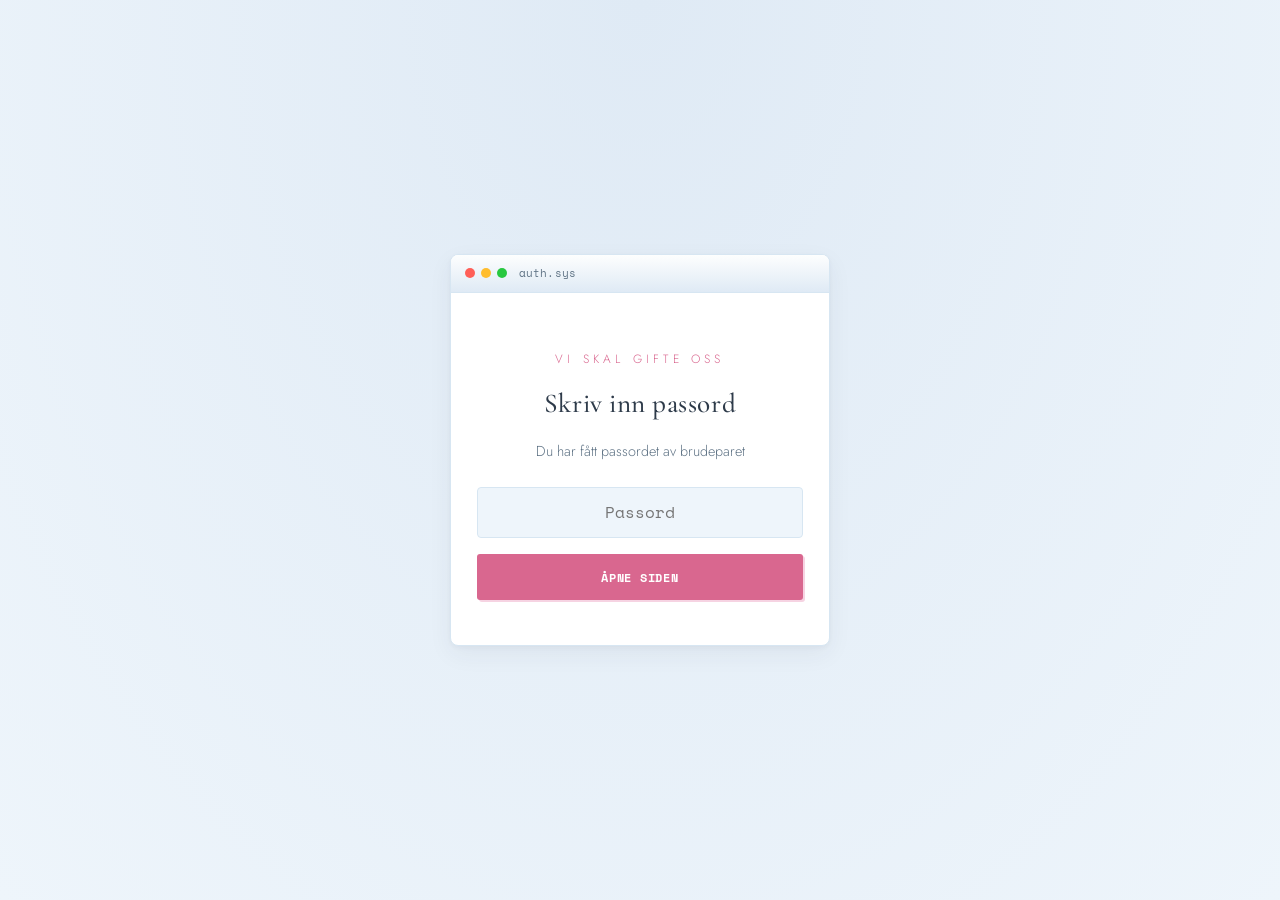
==== fest.html @ 0739dca1 "Add a separate page for party-only guests fest.html reuses the same styles.css/script.js as index.ht" ====
<!DOCTYPE html>
<html lang="no">
<head>
<meta charset="UTF-8">
<meta name="viewport" content="width=device-width, initial-scale=1.0">
<meta name="robots" content="noindex, nofollow">
<meta name="description" content="Festen til Markus & Stian — 7. august 2027 på Ekebergrestauranten. Informasjon for gjester som er med på festen.">
<title>Vårt bryllup</title>
<link rel="icon" type="image/png" href="favicon.png">
<link rel="apple-touch-icon" href="favicon.png">
<link rel="preconnect" href="https://fonts.googleapis.com">
<link rel="preconnect" href="https://fonts.gstatic.com" crossorigin>
<link href="https://fonts.googleapis.com/css2?family=Cormorant+Garamond:ital,wght@0,500;0,600;1,400&family=Jost:wght@300;400;500;600&family=Space+Mono:wght@400;700&display=swap" rel="stylesheet">
<link rel="stylesheet" href="styles.css">
</head>
<body class="locked">
<script>
  window.PAGE_MODE = 'fest';
  if (localStorage.getItem('wedding_unlocked_fest') === 'true') {
    document.body.classList.remove('locked');
  }
</script>

<div class="crt-overlay" aria-hidden="true"></div>

<nav class="menubar" id="menubar">
  <a href="#" class="menubar-brand" aria-label="Markus &amp; Stian">M<span class="menubar-brand-sep">+</span>S<span class="menubar-brand-blink">_</span></a>
  <div class="menubar-links">
    <a href="#info" data-i18n="navInfo">Info</a>
    <a href="#osa" data-i18n="navOsa">OSA</a>
    <a href="#program" data-i18n="navProgram">Program</a>
    <a href="#praktisk" data-i18n="navPraktisk">Praktisk</a>
    <a href="#faq" data-i18n="navFaq">FAQ</a>
    <a href="#gaver" data-i18n="navGaver">Gaver</a>
  </div>
  <div class="lang-toggle" id="langToggle">
    <button type="button" class="lang-btn" data-lang="no">NO</button>
    <button type="button" class="lang-btn" data-lang="en">EN</button>
  </div>
</nav>

<div id="passwordGate">
  <div class="win password-win">
    <div class="win-bar">
      <span class="win-dots"><i></i><i></i><i></i></span>
      <span class="win-file">auth.sys</span>
    </div>
    <div class="win-body password-box">
      <p class="eyebrow" data-i18n="eyebrow">Vi skal gifte oss</p>
      <h2 data-i18n="passwordTitle">Skriv inn passord</h2>
      <p class="password-hint" data-i18n="passwordHint">Du har fått passordet av brudeparet</p>
      <form id="passwordForm">
        <input type="password" id="passwordInput" autocomplete="off" placeholder="Passord" data-i18n-placeholder="passwordPlaceholder" required>
        <button type="submit" class="btn btn-primary" data-i18n="passwordSubmit">Åpne siden</button>
        <p id="passwordError" class="password-error" data-i18n="passwordError">Feil passord, prøv igjen.</p>
      </form>
    </div>
  </div>
</div>

<div class="retro-banner" id="retroBanner">★ RETRO MODE ACTIVATED ★ BORN IN '89 &amp; '90 ★ WELCOME TO THE WWW ★</div>
<div class="badge-9089" id="badge9089"></div>
<button class="retro-trigger" id="retroTrigger" title="Retro mode" aria-label="Retro mode">🕹️</button>

<header class="hero">
  <div class="boot" id="bootSeq" aria-hidden="true"></div>
  <div class="hero-inner">
    <p class="eyebrow" data-i18n="eyebrow">Vi skal gifte oss</p>
    <h1 id="coupleNames">Navn &amp; Navn</h1>
    <p class="hero-date" id="heroDate">00. måned 2026</p>
    <div class="divider" aria-hidden="true">
      <svg class="divider-svg" viewBox="0 0 160 20" xmlns="http://www.w3.org/2000/svg">
        <line x1="0" y1="10" x2="64" y2="10" class="divider-line divider-line-l"/>
        <path d="M80 3 L88 10 L80 17 L72 10 Z" class="divider-mark"/>
        <line x1="96" y1="10" x2="160" y2="10" class="divider-line divider-line-r"/>
      </svg>
    </div>
    <p class="hero-intro" data-i18n="heroIntro">Vi vil så gjerne at du er med og feirer dagen med oss.</p>
    <div class="countdown" id="countdown">
      <div class="cd-box"><span class="cd-num" id="cdDays">–</span><span class="cd-label" data-i18n="days">dager</span></div>
      <span class="cd-colon">:</span>
      <div class="cd-box"><span class="cd-num" id="cdHours">–</span><span class="cd-label" data-i18n="hours">timer</span></div>
      <span class="cd-colon">:</span>
      <div class="cd-box"><span class="cd-num" id="cdMinutes">–</span><span class="cd-label" data-i18n="minutes">minutter</span></div>
      <span class="cd-colon">:</span>
      <div class="cd-box cd-box-seconds"><span class="cd-num" id="cdSeconds">–</span><span class="cd-label" data-i18n="seconds">sekunder</span></div>
    </div>
    <a href="#osa" class="btn btn-primary hero-cta" data-i18n="heroCta">Svar på invitasjonen</a>
  </div>
  <div class="scroll-hint" aria-hidden="true"><span></span></div>
</header>

<main>

  <section id="info" class="section">
    <div class="win">
      <div class="win-bar">
        <span class="win-dots"><i></i><i></i><i></i></span>
        <span class="win-file">dato_og_sted.txt</span>
      </div>
      <div class="win-body">
        <h2 data-i18n="infoTitle">Dato &amp; sted</h2>
        <div class="divider" aria-hidden="true">
          <svg class="divider-svg" viewBox="0 0 160 20" xmlns="http://www.w3.org/2000/svg">
            <line x1="0" y1="10" x2="64" y2="10" class="divider-line divider-line-l"/>
            <path d="M80 3 L88 10 L80 17 L72 10 Z" class="divider-mark"/>
            <line x1="96" y1="10" x2="160" y2="10" class="divider-line divider-line-r"/>
          </svg>
        </div>
        <div class="venue-grid">
          <div class="venue-card">
            <h3 data-i18n="receptionLabel">Middag &amp; fest</h3>
            <p class="venue-time" id="receptionTime">Kl. 00:00</p>
            <p class="venue-name" id="receptionName">Navn på selskapslokale</p>
            <p class="venue-address" id="receptionAddress">Adresse, Postnr Sted</p>
            <a class="link-map" id="receptionMapLink" href="#" target="_blank" rel="noopener" data-i18n="openMap">Åpne i kart ↗</a>
          </div>
        </div>

        <div class="info-box">
          <h4 data-i18n="directionsLabel">Veibeskrivelse</h4>
          <p id="directions">Legg inn veibeskrivelse hit.</p>
        </div>
        <div class="add-calendar">
          <a id="calendarLink" class="btn btn-outline" href="#" data-i18n="addCalendar">+ Legg til i kalender</a>
        </div>
      </div>
    </div>
  </section>

  <section id="osa" class="section section-alt">
    <div class="win">
      <div class="win-bar">
        <span class="win-dots"><i></i><i></i><i></i></span>
        <span class="win-file">osa.form</span>
      </div>
      <div class="win-body">
        <h2 data-i18n="osaTitle">OSA</h2>
        <div class="divider" aria-hidden="true">
          <svg class="divider-svg" viewBox="0 0 160 20" xmlns="http://www.w3.org/2000/svg">
            <line x1="0" y1="10" x2="64" y2="10" class="divider-line divider-line-l"/>
            <path d="M80 3 L88 10 L80 17 L72 10 Z" class="divider-mark"/>
            <line x1="96" y1="10" x2="160" y2="10" class="divider-line divider-line-r"/>
          </svg>
        </div>
        <p class="rsvp-deadline"><span data-i18n="rsvpDeadlineLabel">Vi trenger svar innen</span> <strong id="rsvpDeadline">00. måned 2026</strong></p>

        <form class="rsvp-form" id="rsvpForm">
          <div class="form-row">
            <label for="fullName" data-i18n="fullNameLabel">Fullt navn</label>
            <input type="text" id="fullName" name="fullName" required>
          </div>
          <div class="form-row">
            <label for="email" data-i18n="emailLabel">E-post</label>
            <input type="email" id="email" name="email" required>
          </div>
          <div class="form-row">
            <label data-i18n="attendingLabel">Kommer du?</label>
            <div class="radio-group">
              <label class="radio-opt"><input type="radio" name="attending" value="ja" required> <span data-i18n="attendingYes">Ja, gleder meg!</span></label>
              <label class="radio-opt"><input type="radio" name="attending" value="nei"> <span data-i18n="attendingNo">Kan dessverre ikke</span></label>
            </div>
          </div>
          <div class="form-row">
            <label for="guests" data-i18n="guestsLabel">Antall gjester (inkl. deg selv)</label>
            <input type="number" id="guests" name="guests" min="1" max="10" value="1">
          </div>
          <div id="guestDetails"></div>
          <div class="form-row">
            <label for="message" data-i18n="messageLabel">Hilsen til brudeparet (valgfritt)</label>
            <textarea id="message" name="message" rows="3"></textarea>
          </div>
          <button type="submit" class="btn btn-primary" data-i18n="submitLabel">Send svar</button>
          <p class="form-note" id="rsvpNote"></p>
        </form>
      </div>
    </div>
  </section>

  <section id="program" class="section">
    <div class="win">
      <div class="win-bar">
        <span class="win-dots"><i></i><i></i><i></i></span>
        <span class="win-file">program.log</span>
      </div>
      <div class="win-body">
        <h2 data-i18n="programTitle">Dagens program</h2>
        <div class="divider" aria-hidden="true">
          <svg class="divider-svg" viewBox="0 0 160 20" xmlns="http://www.w3.org/2000/svg">
            <line x1="0" y1="10" x2="64" y2="10" class="divider-line divider-line-l"/>
            <path d="M80 3 L88 10 L80 17 L72 10 Z" class="divider-mark"/>
            <line x1="96" y1="10" x2="160" y2="10" class="divider-line divider-line-r"/>
          </svg>
        </div>
        <ol class="timeline" id="timeline">
          <!-- fylles av script.js -->
        </ol>
        <p class="program-end"><span data-i18n="programEndLabel">Arrangementet avsluttes ca. kl.</span> <strong id="endTime">00:00</strong></p>
      </div>
    </div>
  </section>

  <section id="praktisk" class="section section-alt">
    <div class="win">
      <div class="win-bar">
        <span class="win-dots"><i></i><i></i><i></i></span>
        <span class="win-file">praktisk.cfg</span>
      </div>
      <div class="win-body">
        <h2 data-i18n="praktiskTitle">Praktiske detaljer</h2>
        <div class="divider" aria-hidden="true">
          <svg class="divider-svg" viewBox="0 0 160 20" xmlns="http://www.w3.org/2000/svg">
            <line x1="0" y1="10" x2="64" y2="10" class="divider-line divider-line-l"/>
            <path d="M80 3 L88 10 L80 17 L72 10 Z" class="divider-mark"/>
            <line x1="96" y1="10" x2="160" y2="10" class="divider-line divider-line-r"/>
          </svg>
        </div>

        <div class="info-box">
          <h4 data-i18n="dressCodeLabel">Kleskode</h4>
          <p id="dressCode">Legg inn kleskode hit, f.eks. «Pynt deg» / Mørk dress / Antrekk nr. 2.</p>
        </div>
      </div>
    </div>
  </section>

  <section id="faq" class="section">
    <div class="win">
      <div class="win-bar">
        <span class="win-dots"><i></i><i></i><i></i></span>
        <span class="win-file">faq.md</span>
      </div>
      <div class="win-body">
        <h2 data-i18n="faqTitle">Ofte stilte spørsmål</h2>
        <div class="divider" aria-hidden="true">
          <svg class="divider-svg" viewBox="0 0 160 20" xmlns="http://www.w3.org/2000/svg">
            <line x1="0" y1="10" x2="64" y2="10" class="divider-line divider-line-l"/>
            <path d="M80 3 L88 10 L80 17 L72 10 Z" class="divider-mark"/>
            <line x1="96" y1="10" x2="160" y2="10" class="divider-line divider-line-r"/>
          </svg>
        </div>
        <div class="faq-list" id="faqList">
          <!-- fylles av script.js -->
        </div>
      </div>
    </div>
  </section>

  <section id="gaver" class="section">
    <div class="win">
      <div class="win-bar">
        <span class="win-dots"><i></i><i></i><i></i></span>
        <span class="win-file">gaver.txt</span>
      </div>
      <div class="win-body">
        <h2 data-i18n="gaverTitle">Gaver</h2>
        <div class="divider" aria-hidden="true">
          <svg class="divider-svg" viewBox="0 0 160 20" xmlns="http://www.w3.org/2000/svg">
            <line x1="0" y1="10" x2="64" y2="10" class="divider-line divider-line-l"/>
            <path d="M80 3 L88 10 L80 17 L72 10 Z" class="divider-mark"/>
            <line x1="96" y1="10" x2="160" y2="10" class="divider-line divider-line-r"/>
          </svg>
        </div>
        <p class="gift-intro" id="giftIntro" data-i18n="giftIntro">Deres tilstedeværelse er den beste gaven — men ønsker dere å gi noe, setter vi stor pris på en pengegave til bryllupsreisen.</p>
      </div>
    </div>
  </section>

</main>

<footer class="site-footer">
  <span class="footer-prompt">&gt;_</span> <span data-i18n="footerText">Vi gleder oss til å feire med deg! ❧</span>
</footer>

<script src="script.js"></script>
</body>
</html>
---- styles.css ----
:root {
  --cream: #eef5fb;
  --cream-alt: #dfeaf5;
  --ink: #2e3b4a;
  --ink-soft: #5f7385;
  --blush: #f0a8c4;
  --gold: #d9678f;
  --gold-soft: #f6d3e2;
  --line: #d7e6f2;
  --radius: 4px;
  --mono: 'Space Mono', 'Courier New', monospace;
}

* { box-sizing: border-box; }

html { scroll-behavior: smooth; }

body.locked > *:not(#passwordGate):not(.menubar) { display: none !important; }

body {
  margin: 0;
  background: var(--cream);
  color: var(--ink);
  font-family: 'Jost', sans-serif;
  font-weight: 300;
  line-height: 1.6;
  overflow-x: hidden;
  position: relative;
}

h1, h2, h3, h4 {
  font-family: 'Cormorant Garamond', serif;
  font-weight: 500;
  color: var(--ink);
  margin: 0;
}

h2 {
  font-size: clamp(2rem, 4vw, 2.6rem);
  text-align: center;
  letter-spacing: 0.02em;
}

h3 { font-size: 1.5rem; }
h4 { font-family: var(--mono); font-weight: 700; font-size: 0.72rem; letter-spacing: 0.06em; text-transform: uppercase; color: var(--gold); }

a { color: var(--gold); }

/* CRT texture — very subtle, purely decorative */
.crt-overlay {
  position: fixed;
  inset: 0;
  pointer-events: none;
  z-index: 1;
  opacity: 0.025;
  background: repeating-linear-gradient(0deg, #000 0px, #000 1px, transparent 1px, transparent 3px);
}

/* ============================================================
   MENU BAR
   ============================================================ */
.menubar {
  position: sticky;
  top: 0;
  z-index: 1500;
  display: flex;
  align-items: center;
  gap: 1.2rem;
  background: rgba(255,255,255,0.9);
  backdrop-filter: blur(6px);
  border-bottom: 1px solid var(--line);
  padding: 0.7rem 1.2rem;
}
body.retro-mode .menubar { top: var(--retro-banner-h, 70px); }
.menubar-brand {
  font-family: var(--mono);
  font-weight: 700;
  font-size: 0.95rem;
  color: var(--ink);
  text-decoration: none;
  flex-shrink: 0;
  letter-spacing: 0.02em;
}
.menubar-brand-sep { color: var(--gold); }
.menubar-brand-blink { animation: blinkCursor 1s step-end infinite; color: var(--gold); }
@keyframes blinkCursor { 50% { opacity: 0; } }

.menubar-links {
  display: flex;
  gap: 1.1rem;
  overflow-x: auto;
  scrollbar-width: none;
  flex: 1;
  -webkit-mask-image: linear-gradient(90deg, #000 calc(100% - 18px), transparent 100%);
  mask-image: linear-gradient(90deg, #000 calc(100% - 18px), transparent 100%);
}
.menubar-links::-webkit-scrollbar { display: none; }
.menubar-links a {
  font-family: var(--mono);
  font-size: 0.7rem;
  font-weight: 700;
  letter-spacing: 0.04em;
  text-transform: uppercase;
  color: var(--ink-soft);
  text-decoration: none;
  white-space: nowrap;
  padding: 0.2rem 0;
  border-bottom: 2px solid transparent;
  transition: color 0.2s ease, border-color 0.2s ease;
}
.menubar-links a:hover { color: var(--gold); border-color: var(--gold-soft); }

.lang-toggle {
  display: flex;
  background: var(--cream);
  border: 1px solid var(--line);
  border-radius: 999px;
  padding: 2px;
  flex-shrink: 0;
}
.lang-btn {
  border: none;
  background: transparent;
  color: var(--ink-soft);
  font-family: var(--mono);
  font-size: 0.68rem;
  font-weight: 700;
  letter-spacing: 0.02em;
  padding: 0.3rem 0.6rem;
  border-radius: 999px;
  cursor: pointer;
  white-space: nowrap;
  transition: all 0.2s ease;
}
.lang-btn.active { background: var(--gold); color: #fff; }

@media (max-width: 640px) {
  .menubar { gap: 0.8rem; padding: 0.6rem 0.8rem; }
  .menubar-links { gap: 0.8rem; }
}

/* ============================================================
   WINDOW CHROME — the site's signature: every section is a
   little retro OS window
   ============================================================ */
.win {
  max-width: 780px;
  margin: 0 auto;
  background: #fff;
  border: 1px solid var(--line);
  border-radius: 8px;
  overflow: hidden;
  box-shadow: 0 2px 4px rgba(46,59,74,0.04), 0 8px 24px rgba(46,59,74,0.06);
}
.win-bar {
  display: flex;
  align-items: center;
  gap: 0.7rem;
  padding: 0.6rem 0.9rem;
  background: linear-gradient(180deg, #fdfefe, var(--cream-alt));
  border-bottom: 1px solid var(--line);
}
.win-dots { display: flex; gap: 6px; flex-shrink: 0; }
.win-dots i { width: 10px; height: 10px; border-radius: 50%; display: block; }
.win-dots i:nth-child(1) { background: #ff5f57; }
.win-dots i:nth-child(2) { background: #ffbd2e; }
.win-dots i:nth-child(3) { background: #28c840; }
.win-file {
  font-family: var(--mono);
  font-size: 0.7rem;
  color: var(--ink-soft);
  letter-spacing: 0.02em;
}
.win-body { padding: 2.8rem 1.6rem; }
@media (max-width: 640px) { .win-body { padding: 2.2rem 1.2rem; } }

/* ============================================================
   Scroll reveal
   ============================================================ */
.reveal {
  opacity: 0;
  transform: translateY(28px);
  transition: opacity 0.8s ease, transform 0.8s ease;
}
.reveal.in-view { opacity: 1; transform: translateY(0); }
@media (prefers-reduced-motion: reduce) {
  .reveal { opacity: 1; transform: none; transition: none; }
  .divider-line, .divider-mark { transition: none; stroke-dashoffset: 0; opacity: 1; transform: none; }
  .cd-num.flip { animation: none; }
  .hero-inner { animation: none !important; opacity: 1; }
}

/* ============================================================
   Divider
   ============================================================ */
.divider { text-align: center; margin: 0.8rem 0 1.8rem; }
.divider-svg { width: 160px; max-width: 55vw; height: 20px; overflow: visible; }
.divider-line {
  stroke: var(--gold);
  stroke-width: 1;
  stroke-dasharray: 64;
  stroke-dashoffset: 64;
  transition: stroke-dashoffset 0.8s ease;
}
.divider-line-r { transition-delay: 0.1s; }
.divider-mark {
  fill: var(--gold);
  opacity: 0;
  transform: scale(0);
  transform-origin: 80px 10px;
  transition: opacity 0.4s ease 0.5s, transform 0.4s cubic-bezier(.34,1.56,.64,1) 0.5s;
}
.divider.in-view .divider-line { stroke-dashoffset: 0; }
.divider.in-view .divider-mark { opacity: 1; transform: scale(1); }

/* ============================================================
   Password gate
   ============================================================ */
#passwordGate {
  display: none;
  position: fixed;
  inset: 0;
  z-index: 2000;
  align-items: center;
  justify-content: center;
  background: radial-gradient(ellipse at top, var(--cream-alt), var(--cream));
  padding: 1.5rem;
}
body.locked #passwordGate { display: flex; }
.password-win { max-width: 380px; width: 100%; }
.password-box { text-align: center; }
.password-box h2 { font-size: 1.7rem; margin: 0.4rem 0 0.6rem; }
.password-hint { color: var(--ink-soft); font-size: 0.9rem; margin-bottom: 1.5rem; }
.password-box input[type="password"] {
  width: 100%;
  padding: 0.8rem 1rem;
  border: 1px solid var(--line);
  border-radius: var(--radius);
  font-family: var(--mono);
  font-size: 1rem;
  text-align: center;
  margin-bottom: 1rem;
  background: var(--cream);
}
.password-box .btn { width: 100%; border: none; }
.password-error { display: none; color: #c0392b; font-size: 0.85rem; margin-top: 1rem; }
.password-error.show { display: block; }

/* ============================================================
   Hero
   ============================================================ */
.hero {
  min-height: 100vh;
  display: flex;
  flex-direction: column;
  align-items: center;
  justify-content: center;
  text-align: center;
  padding: 5rem 1.5rem 3rem;
  background: radial-gradient(ellipse at top, var(--cream-alt), var(--cream));
  position: relative;
}
.boot {
  font-family: var(--mono);
  font-size: 0.78rem;
  color: var(--ink-soft);
  min-height: 1.4em;
  margin-bottom: 1.6rem;
  letter-spacing: 0.01em;
}
.hero-inner {
  max-width: 640px;
  opacity: 0;
  transform: translateY(14px);
  animation: heroIn 0.9s ease 1.3s both;
}
@keyframes heroIn { to { opacity: 1; transform: translateY(0); } }
.eyebrow {
  text-transform: uppercase;
  letter-spacing: 0.35em;
  font-size: 0.75rem;
  color: var(--gold);
  margin-bottom: 0.8rem;
}
.hero h1 {
  font-size: clamp(2.6rem, 8vw, 4.5rem);
  font-style: italic;
  cursor: default;
  user-select: none;
}
.hero-date {
  font-family: var(--mono);
  font-size: 0.95rem;
  letter-spacing: 0.1em;
  color: var(--ink-soft);
  margin-top: 0.6rem;
}
.hero-intro { color: var(--ink-soft); max-width: 420px; margin: 0 auto; }

.countdown {
  display: flex;
  align-items: flex-start;
  justify-content: center;
  gap: 0.6rem;
  margin: 2rem 0 1.5rem;
}
.cd-box { display: flex; flex-direction: column; align-items: center; min-width: 56px; }
.cd-colon { font-family: var(--mono); font-size: 1.6rem; color: var(--line); line-height: 1.7; }
.cd-num {
  font-family: var(--mono);
  font-weight: 700;
  font-size: 1.9rem;
  color: var(--gold);
  line-height: 1;
  display: inline-block;
}
.cd-num.flip { animation: cdPop 0.4s ease; }
@keyframes cdPop {
  0% { transform: translateY(-8px) scale(0.85); opacity: 0.35; }
  55% { transform: translateY(2px) scale(1.08); opacity: 1; }
  100% { transform: translateY(0) scale(1); }
}
.cd-box-seconds .cd-num { color: var(--blush); }
.cd-label {
  font-family: var(--mono);
  font-size: 0.62rem;
  text-transform: uppercase;
  letter-spacing: 0.08em;
  color: var(--ink-soft);
  margin-top: 0.35rem;
}

.btn {
  display: inline-block;
  padding: 0.85rem 2rem;
  border-radius: 3px;
  text-decoration: none;
  font-family: var(--mono);
  font-size: 0.78rem;
  font-weight: 700;
  letter-spacing: 0.06em;
  text-transform: uppercase;
  cursor: pointer;
  border: 1px solid var(--gold);
  box-shadow: 2px 2px 0 var(--gold-soft);
  transition: transform 0.15s ease, box-shadow 0.15s ease, background 0.15s ease;
}
.btn:hover { transform: translate(1px, 1px); box-shadow: 1px 1px 0 var(--gold-soft); }
.btn-primary { background: var(--gold); color: #fff; }
.btn-primary:hover { background: #c04b78; }
.btn-outline { background: #fff; color: var(--gold); }
.btn-outline:hover { background: var(--gold); color: #fff; }

.hero-cta { margin-top: 0.5rem; }

.scroll-hint {
  position: absolute;
  bottom: 1.6rem;
  left: 50%;
  transform: translateX(-50%);
  width: 18px;
  height: 30px;
  border: 2px solid var(--line);
  border-radius: 10px;
}
.scroll-hint span {
  position: absolute;
  top: 5px;
  left: 50%;
  transform: translateX(-50%);
  width: 3px;
  height: 6px;
  border-radius: 2px;
  background: var(--gold);
  animation: scrollHint 1.6s ease infinite;
}
@keyframes scrollHint {
  0% { opacity: 1; top: 5px; }
  70% { opacity: 0; top: 15px; }
  100% { opacity: 0; top: 5px; }
}
@media (max-width: 640px) { .scroll-hint { display: none; } }

/* ============================================================
   Sections
   ============================================================ */
.section { padding: 3.5rem 1.2rem; scroll-margin-top: 4.5rem; }
.section-alt { background: var(--cream-alt); }

.venue-grid { display: grid; grid-template-columns: 1fr 1fr; gap: 1.5rem; margin-top: 2rem; }
@media (max-width: 640px) { .venue-grid { grid-template-columns: 1fr; } }
.venue-card {
  background: var(--cream);
  border: 1px solid var(--line);
  border-radius: var(--radius);
  padding: 1.8rem;
  text-align: center;
}
.venue-time { color: var(--gold); font-family: var(--mono); font-weight: 700; font-size: 1.1rem; margin: 0.3rem 0; }
.venue-name { font-weight: 500; margin: 0.2rem 0; }
.venue-address { color: var(--ink-soft); font-size: 0.9rem; }
.link-map { display: inline-block; margin-top: 0.6rem; font-size: 0.85rem; text-decoration: none; }

.info-box {
  margin-top: 1.5rem;
  padding: 1.2rem 1.5rem;
  border-left: 3px solid var(--gold-soft);
  background: var(--cream);
}
.info-box h4 { margin-bottom: 0.4rem; }
.section-alt .win .info-box { background: var(--cream); }

.add-calendar { text-align: center; margin-top: 2.5rem; }

/* RSVP */
.rsvp-deadline { text-align: center; color: var(--ink-soft); }
.rsvp-form { max-width: 520px; margin: 2rem auto 0; }
.guest-card {
  background: var(--cream);
  border: 1px solid var(--line);
  border-radius: var(--radius);
  padding: 1.2rem 1.2rem 0.2rem;
  margin-bottom: 1.2rem;
}
.guest-card-title {
  margin: 0 0 1rem;
  font-family: var(--mono);
  font-weight: 700;
  font-size: 0.9rem;
  color: var(--gold);
  text-transform: uppercase;
  letter-spacing: 0.04em;
}
.form-row { margin-bottom: 1.2rem; }
.form-row label { display: block; font-size: 0.85rem; letter-spacing: 0.04em; margin-bottom: 0.4rem; color: var(--ink-soft); }
.form-row input[type="text"],
.form-row input[type="email"],
.form-row input[type="number"],
.form-row textarea {
  width: 100%;
  padding: 0.7rem 0.9rem;
  border: 1px solid var(--line);
  border-radius: var(--radius);
  font-family: 'Jost', sans-serif;
  font-size: 0.95rem;
  background: var(--cream);
}
.form-row textarea { resize: vertical; }
.radio-group { display: flex; gap: 1.5rem; flex-wrap: wrap; }
.radio-opt { display: flex; align-items: center; gap: 0.4rem; font-size: 0.9rem; }
.rsvp-form .btn { width: 100%; border: none; margin-top: 0.5rem; }
.form-note { font-size: 0.75rem; color: var(--ink-soft); text-align: center; margin-top: 0.8rem; }

/* Timeline */
.timeline { list-style: none; margin: 2rem auto 0; padding: 0; max-width: 480px; position: relative; }
.timeline::before {
  content: '';
  position: absolute;
  left: 68px;
  top: 6px;
  bottom: 6px;
  width: 1px;
  background: var(--line);
}
.timeline li { display: flex; gap: 1.5rem; padding-bottom: 1.8rem; position: relative; }
.timeline .t-time {
  min-width: 52px;
  text-align: right;
  color: var(--gold);
  font-family: var(--mono);
  font-weight: 700;
  font-size: 0.95rem;
  flex-shrink: 0;
  padding-top: 2px;
}
.timeline .t-dot { width: 9px; height: 9px; border-radius: 50%; background: var(--gold); margin-top: 8px; flex-shrink: 0; }
.timeline .t-title { padding-top: 2px; }
.program-end { text-align: center; color: var(--ink-soft); margin-top: 1.5rem; }



.faq-list { max-width: 640px; margin: 2rem auto 0; display: flex; flex-direction: column; gap: 0.8rem; }
.faq-item { background: var(--cream); border: 1px solid var(--line); border-radius: var(--radius); padding: 1rem 1.3rem; }
.faq-item summary {
  cursor: pointer;
  font-weight: 500;
  color: var(--ink);
  list-style: none;
  display: flex;
  justify-content: space-between;
  align-items: center;
  gap: 1rem;
}
.faq-item summary::-webkit-details-marker { display: none; }
.faq-item summary::after { content: '+'; color: var(--gold); font-size: 1.3rem; line-height: 1; flex-shrink: 0; }
.faq-item[open] summary::after { content: '\2212'; }
.faq-item p { margin: 0.7rem 0 0; color: var(--ink-soft); font-size: 0.92rem; line-height: 1.6; }

.gift-intro { text-align: center; color: var(--ink-soft); max-width: 500px; margin: 0 auto; }

.site-footer {
  text-align: center;
  padding: 3rem 1.5rem 4rem;
  color: var(--ink-soft);
  font-size: 0.95rem;
}
.footer-prompt { font-family: var(--mono); color: var(--gold); font-weight: 700; }

/* Hidden 90s badge trigger */
.hero h1 { position: relative; }

.badge-9089 {
  position: fixed;
  bottom: 1.2rem;
  right: 1.2rem;
  z-index: 40;
  background: var(--ink);
  color: var(--gold-soft);
  font-family: 'Cormorant Garamond', serif;
  font-style: italic;
  padding: 0.9rem 1.3rem;
  border-radius: 6px;
  box-shadow: 0 8px 24px rgba(0,0,0,0.25);
  transform: translateY(140%);
  transition: transform 0.5s cubic-bezier(.2,1.4,.4,1);
  font-size: 0.95rem;
  max-width: 260px;
}
.badge-9089.show { transform: translateY(0); }

/* Confetti hearts */
.confetti-piece {
  position: fixed;
  top: -5vh;
  font-size: 1.4rem;
  z-index: 999;
  pointer-events: none;
  animation: confetti-fall linear forwards;
}
@keyframes confetti-fall { to { transform: translateY(110vh) rotate(360deg); opacity: 0.2; } }

/* Secret retro trigger button */
.retro-trigger {
  position: fixed;
  bottom: 1rem;
  left: 1rem;
  width: 64px;
  height: 64px;
  opacity: 0.9;
  background: #fff;
  border: 1px solid var(--line);
  border-radius: 50%;
  cursor: pointer;
  z-index: 40;
  font-size: 30px;
  line-height: 1;
  display: flex;
  align-items: center;
  justify-content: center;
  box-shadow: 0 4px 12px rgba(46,59,74,0.15);
  transition: transform 0.2s ease, opacity 0.2s ease;
}
.retro-trigger:hover { opacity: 1; transform: scale(1.08); }
@media (max-width: 640px) {
  .retro-trigger { bottom: 0.75rem; left: 0.75rem; width: 54px; height: 54px; font-size: 26px; }
}

/* ============================================================
   RETRO MODE — the Konami-code easter egg. The whole site is
   already retro-flavored now, so this cranks it up to eleven.
   ============================================================ */
body.retro-mode {
  background: #000080;
  background-image: repeating-linear-gradient(45deg, #000080 0 40px, #0a0a9e 40px 80px);
  animation: retro-bg-shift 6s linear infinite;
}
@keyframes retro-bg-shift { to { background-position: 200px 0; } }
body.retro-mode * { font-family: 'Courier New', monospace !important; }
body.retro-mode .hero,
body.retro-mode .win,
body.retro-mode .venue-card,
body.retro-mode .info-box,
body.retro-mode .guest-card,
body.retro-mode .faq-item {
  background: #c0c0c0 !important;
  border: 3px outset #fff !important;
  box-shadow: 4px 4px 0 #000 !important;
  color: #000 !important;
}
body.retro-mode .win-bar { background: #000080 !important; border-bottom: 3px outset #fff !important; }
body.retro-mode .win-file { color: #fff !important; }
body.retro-mode h1, body.retro-mode h2, body.retro-mode h3, body.retro-mode h4 {
  color: #ff00ff !important;
  text-shadow: 2px 2px 0 #00ffff;
  animation: retro-blink 1s step-end infinite;
}
@keyframes retro-blink { 50% { opacity: 0.6; } }
body.retro-mode .btn {
  background: #c0c0c0 !important;
  color: #000 !important;
  border: 3px outset #fff !important;
  border-radius: 0 !important;
  box-shadow: 4px 4px 0 #000 !important;
}
body.retro-mode .section-alt { background: #008080 !important; }
body.retro-mode a { color: #0000ff !important; }
body.retro-mode .menubar { background: #c0c0c0 !important; border-bottom: 3px outset #fff !important; }

.retro-banner {
  display: none;
  position: fixed;
  top: 0; left: 0; right: 0;
  z-index: 2200;
  background: #ffff00;
  color: #ff0000;
  text-align: center;
  font-family: 'Courier New', monospace;
  font-weight: bold;
  padding: 0.4rem;
  letter-spacing: 0.1em;
  animation: retro-blink 0.6s step-end infinite;
  border-bottom: 3px dashed #ff0000;
}
body.retro-mode .retro-banner { display: block; }
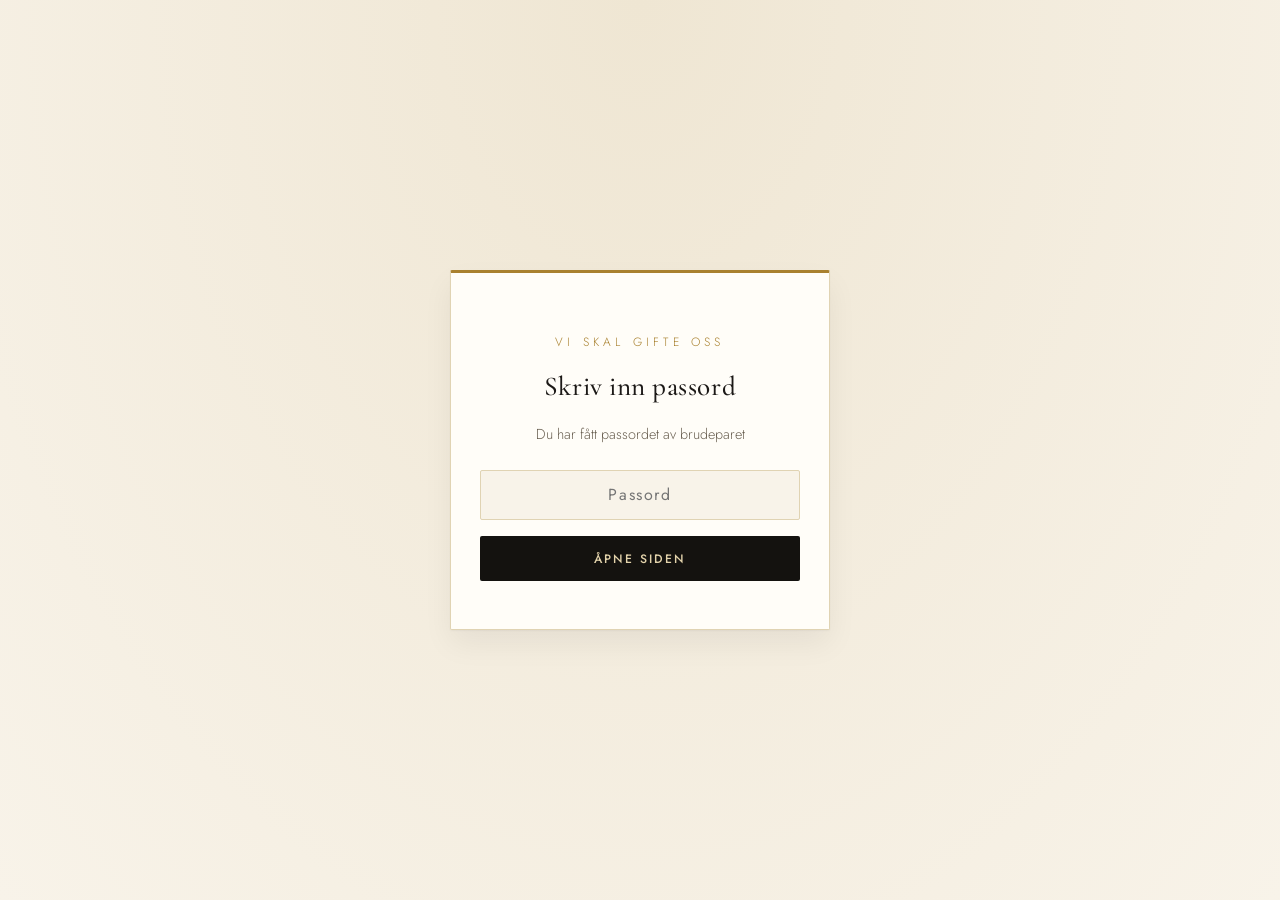
==== commit 354e7635: "Restyle the site into a classy black-tie look Same content and structure throughout — just a full vi" ====
--- a/fest.html
+++ b/fest.html
@@ -10,7 +10,7 @@
 <link rel="apple-touch-icon" href="favicon.png">
 <link rel="preconnect" href="https://fonts.googleapis.com">
 <link rel="preconnect" href="https://fonts.gstatic.com" crossorigin>
-<link href="https://fonts.googleapis.com/css2?family=Cormorant+Garamond:ital,wght@0,500;0,600;1,400&family=Jost:wght@300;400;500;600&family=Space+Mono:wght@400;700&display=swap" rel="stylesheet">
+<link href="https://fonts.googleapis.com/css2?family=Cormorant+Garamond:ital,wght@0,400;0,500;0,600;0,700;1,400;1,500&family=Jost:wght@300;400;500;600&display=swap" rel="stylesheet">
 <link rel="stylesheet" href="styles.css">
 </head>
 <body class="locked">
@@ -21,15 +21,12 @@
   }
 </script>
 
-<div class="crt-overlay" aria-hidden="true"></div>
-
 <nav class="menubar" id="menubar">
-  <a href="#" class="menubar-brand" aria-label="Markus &amp; Stian">M<span class="menubar-brand-sep">+</span>S<span class="menubar-brand-blink">_</span></a>
+  <a href="#" class="menubar-brand" aria-label="Markus &amp; Stian">M<span class="menubar-brand-sep">&amp;</span>S</a>
   <div class="menubar-links">
     <a href="#info" data-i18n="navInfo">Info</a>
     <a href="#osa" data-i18n="navOsa">OSA</a>
     <a href="#program" data-i18n="navProgram">Program</a>
-    <a href="#praktisk" data-i18n="navPraktisk">Praktisk</a>
     <a href="#faq" data-i18n="navFaq">FAQ</a>
     <a href="#gaver" data-i18n="navGaver">Gaver</a>
   </div>
@@ -41,10 +38,6 @@
 
 <div id="passwordGate">
   <div class="win password-win">
-    <div class="win-bar">
-      <span class="win-dots"><i></i><i></i><i></i></span>
-      <span class="win-file">auth.sys</span>
-    </div>
     <div class="win-body password-box">
       <p class="eyebrow" data-i18n="eyebrow">Vi skal gifte oss</p>
       <h2 data-i18n="passwordTitle">Skriv inn passord</h2>
@@ -63,7 +56,6 @@
 <button class="retro-trigger" id="retroTrigger" title="Retro mode" aria-label="Retro mode">🕹️</button>
 
 <header class="hero">
-  <div class="boot" id="bootSeq" aria-hidden="true"></div>
   <div class="hero-inner">
     <p class="eyebrow" data-i18n="eyebrow">Vi skal gifte oss</p>
     <h1 id="coupleNames">Navn &amp; Navn</h1>
@@ -94,10 +86,6 @@
 
   <section id="info" class="section">
     <div class="win">
-      <div class="win-bar">
-        <span class="win-dots"><i></i><i></i><i></i></span>
-        <span class="win-file">dato_og_sted.txt</span>
-      </div>
       <div class="win-body">
         <h2 data-i18n="infoTitle">Dato &amp; sted</h2>
         <div class="divider" aria-hidden="true">
@@ -107,7 +95,7 @@
             <line x1="96" y1="10" x2="160" y2="10" class="divider-line divider-line-r"/>
           </svg>
         </div>
-        <div class="venue-grid">
+        <div class="venue-grid venue-grid-single">
           <div class="venue-card">
             <h3 data-i18n="receptionLabel">Middag &amp; fest</h3>
             <p class="venue-time" id="receptionTime">Kl. 00:00</p>
@@ -130,10 +118,6 @@
 
   <section id="osa" class="section section-alt">
     <div class="win">
-      <div class="win-bar">
-        <span class="win-dots"><i></i><i></i><i></i></span>
-        <span class="win-file">osa.form</span>
-      </div>
       <div class="win-body">
         <h2 data-i18n="osaTitle">OSA</h2>
         <div class="divider" aria-hidden="true">
@@ -179,10 +163,6 @@
 
   <section id="program" class="section">
     <div class="win">
-      <div class="win-bar">
-        <span class="win-dots"><i></i><i></i><i></i></span>
-        <span class="win-file">program.log</span>
-      </div>
       <div class="win-body">
         <h2 data-i18n="programTitle">Dagens program</h2>
         <div class="divider" aria-hidden="true">
@@ -200,36 +180,8 @@
     </div>
   </section>
 
-  <section id="praktisk" class="section section-alt">
-    <div class="win">
-      <div class="win-bar">
-        <span class="win-dots"><i></i><i></i><i></i></span>
-        <span class="win-file">praktisk.cfg</span>
-      </div>
-      <div class="win-body">
-        <h2 data-i18n="praktiskTitle">Praktiske detaljer</h2>
-        <div class="divider" aria-hidden="true">
-          <svg class="divider-svg" viewBox="0 0 160 20" xmlns="http://www.w3.org/2000/svg">
-            <line x1="0" y1="10" x2="64" y2="10" class="divider-line divider-line-l"/>
-            <path d="M80 3 L88 10 L80 17 L72 10 Z" class="divider-mark"/>
-            <line x1="96" y1="10" x2="160" y2="10" class="divider-line divider-line-r"/>
-          </svg>
-        </div>
-
-        <div class="info-box">
-          <h4 data-i18n="dressCodeLabel">Kleskode</h4>
-          <p id="dressCode">Legg inn kleskode hit, f.eks. «Pynt deg» / Mørk dress / Antrekk nr. 2.</p>
-        </div>
-      </div>
-    </div>
-  </section>
-
-  <section id="faq" class="section">
-    <div class="win">
-      <div class="win-bar">
-        <span class="win-dots"><i></i><i></i><i></i></span>
-        <span class="win-file">faq.md</span>
-      </div>
+  <section id="faq" class="section section-alt">
+    <div class="win">
       <div class="win-body">
         <h2 data-i18n="faqTitle">Ofte stilte spørsmål</h2>
         <div class="divider" aria-hidden="true">
@@ -248,10 +200,6 @@
 
   <section id="gaver" class="section">
     <div class="win">
-      <div class="win-bar">
-        <span class="win-dots"><i></i><i></i><i></i></span>
-        <span class="win-file">gaver.txt</span>
-      </div>
       <div class="win-body">
         <h2 data-i18n="gaverTitle">Gaver</h2>
         <div class="divider" aria-hidden="true">
@@ -269,7 +217,7 @@
 </main>
 
 <footer class="site-footer">
-  <span class="footer-prompt">&gt;_</span> <span data-i18n="footerText">Vi gleder oss til å feire med deg! ❧</span>
+  <span data-i18n="footerText">Vi gleder oss til å feire med deg! ❧</span>
 </footer>
 
 <script src="script.js"></script>
--- a/styles.css
+++ b/styles.css
@@ -1,14 +1,15 @@
 :root {
-  --cream: #eef5fb;
-  --cream-alt: #dfeaf5;
-  --ink: #2e3b4a;
-  --ink-soft: #5f7385;
-  --blush: #f0a8c4;
-  --gold: #d9678f;
-  --gold-soft: #f6d3e2;
-  --line: #d7e6f2;
-  --radius: 4px;
-  --mono: 'Space Mono', 'Courier New', monospace;
+  --cream: #f8f3e9;
+  --cream-alt: #efe6d3;
+  --card: #fffdf8;
+  --ink: #1c1917;
+  --ink-soft: #6b6153;
+  --black: #14120f;
+  --gold: #a9812f;
+  --gold-soft: #e3d3ab;
+  --wine: #6d2732;
+  --line: #e0d3b3;
+  --radius: 2px;
 }
 
 * { box-sizing: border-box; }
@@ -42,19 +43,9 @@
 }
 
 h3 { font-size: 1.5rem; }
-h4 { font-family: var(--mono); font-weight: 700; font-size: 0.72rem; letter-spacing: 0.06em; text-transform: uppercase; color: var(--gold); }
+h4 { font-family: 'Jost', sans-serif; font-weight: 600; font-size: 0.72rem; letter-spacing: 0.14em; text-transform: uppercase; color: var(--gold); }
 
 a { color: var(--gold); }
-
-/* CRT texture — very subtle, purely decorative */
-.crt-overlay {
-  position: fixed;
-  inset: 0;
-  pointer-events: none;
-  z-index: 1;
-  opacity: 0.025;
-  background: repeating-linear-gradient(0deg, #000 0px, #000 1px, transparent 1px, transparent 3px);
-}
 
 /* ============================================================
    MENU BAR
@@ -66,28 +57,26 @@
   display: flex;
   align-items: center;
   gap: 1.2rem;
-  background: rgba(255,255,255,0.9);
-  backdrop-filter: blur(6px);
-  border-bottom: 1px solid var(--line);
+  background: var(--black);
+  border-bottom: 1px solid var(--gold);
   padding: 0.7rem 1.2rem;
 }
 body.retro-mode .menubar { top: var(--retro-banner-h, 70px); }
 .menubar-brand {
-  font-family: var(--mono);
-  font-weight: 700;
-  font-size: 0.95rem;
-  color: var(--ink);
+  font-family: 'Cormorant Garamond', serif;
+  font-style: italic;
+  font-weight: 600;
+  font-size: 1.15rem;
+  color: var(--gold-soft);
   text-decoration: none;
   flex-shrink: 0;
-  letter-spacing: 0.02em;
-}
-.menubar-brand-sep { color: var(--gold); }
-.menubar-brand-blink { animation: blinkCursor 1s step-end infinite; color: var(--gold); }
-@keyframes blinkCursor { 50% { opacity: 0; } }
+  letter-spacing: 0.01em;
+}
+.menubar-brand-sep { color: var(--gold); font-style: normal; margin: 0 0.05em; }
 
 .menubar-links {
   display: flex;
-  gap: 1.1rem;
+  gap: 1.3rem;
   overflow-x: auto;
   scrollbar-width: none;
   flex: 1;
@@ -96,24 +85,24 @@
 }
 .menubar-links::-webkit-scrollbar { display: none; }
 .menubar-links a {
-  font-family: var(--mono);
-  font-size: 0.7rem;
-  font-weight: 700;
-  letter-spacing: 0.04em;
+  font-family: 'Jost', sans-serif;
+  font-size: 0.72rem;
+  font-weight: 500;
+  letter-spacing: 0.14em;
   text-transform: uppercase;
-  color: var(--ink-soft);
+  color: rgba(248,243,233,0.62);
   text-decoration: none;
   white-space: nowrap;
   padding: 0.2rem 0;
-  border-bottom: 2px solid transparent;
+  border-bottom: 1px solid transparent;
   transition: color 0.2s ease, border-color 0.2s ease;
 }
-.menubar-links a:hover { color: var(--gold); border-color: var(--gold-soft); }
+.menubar-links a:hover { color: var(--gold-soft); border-color: var(--gold); }
 
 .lang-toggle {
   display: flex;
-  background: var(--cream);
-  border: 1px solid var(--line);
+  background: rgba(248,243,233,0.08);
+  border: 1px solid rgba(248,243,233,0.25);
   border-radius: 999px;
   padding: 2px;
   flex-shrink: 0;
@@ -121,58 +110,39 @@
 .lang-btn {
   border: none;
   background: transparent;
-  color: var(--ink-soft);
-  font-family: var(--mono);
+  color: rgba(248,243,233,0.7);
+  font-family: 'Jost', sans-serif;
   font-size: 0.68rem;
-  font-weight: 700;
-  letter-spacing: 0.02em;
+  font-weight: 600;
+  letter-spacing: 0.06em;
   padding: 0.3rem 0.6rem;
   border-radius: 999px;
   cursor: pointer;
   white-space: nowrap;
   transition: all 0.2s ease;
 }
-.lang-btn.active { background: var(--gold); color: #fff; }
+.lang-btn.active { background: var(--gold); color: var(--black); }
 
 @media (max-width: 640px) {
   .menubar { gap: 0.8rem; padding: 0.6rem 0.8rem; }
-  .menubar-links { gap: 0.8rem; }
-}
-
-/* ============================================================
-   WINDOW CHROME — the site's signature: every section is a
-   little retro OS window
+  .menubar-links { gap: 0.9rem; }
+}
+
+/* ============================================================
+   CARDS — every section sits in a quiet bordered card with a
+   thin gold rule on top
    ============================================================ */
 .win {
   max-width: 780px;
   margin: 0 auto;
-  background: #fff;
+  background: var(--card);
   border: 1px solid var(--line);
-  border-radius: 8px;
-  overflow: hidden;
-  box-shadow: 0 2px 4px rgba(46,59,74,0.04), 0 8px 24px rgba(46,59,74,0.06);
-}
-.win-bar {
-  display: flex;
-  align-items: center;
-  gap: 0.7rem;
-  padding: 0.6rem 0.9rem;
-  background: linear-gradient(180deg, #fdfefe, var(--cream-alt));
-  border-bottom: 1px solid var(--line);
-}
-.win-dots { display: flex; gap: 6px; flex-shrink: 0; }
-.win-dots i { width: 10px; height: 10px; border-radius: 50%; display: block; }
-.win-dots i:nth-child(1) { background: #ff5f57; }
-.win-dots i:nth-child(2) { background: #ffbd2e; }
-.win-dots i:nth-child(3) { background: #28c840; }
-.win-file {
-  font-family: var(--mono);
-  font-size: 0.7rem;
-  color: var(--ink-soft);
-  letter-spacing: 0.02em;
-}
-.win-body { padding: 2.8rem 1.6rem; }
-@media (max-width: 640px) { .win-body { padding: 2.2rem 1.2rem; } }
+  border-top: 3px solid var(--gold);
+  border-radius: var(--radius);
+  box-shadow: 0 1px 2px rgba(20,18,15,0.04), 0 14px 30px rgba(20,18,15,0.06);
+}
+.win-body { padding: 3rem 1.8rem; }
+@media (max-width: 640px) { .win-body { padding: 2.4rem 1.3rem; } }
 
 /* ============================================================
    Scroll reveal
@@ -236,14 +206,15 @@
   padding: 0.8rem 1rem;
   border: 1px solid var(--line);
   border-radius: var(--radius);
-  font-family: var(--mono);
+  font-family: 'Jost', sans-serif;
   font-size: 1rem;
+  letter-spacing: 0.1em;
   text-align: center;
   margin-bottom: 1rem;
   background: var(--cream);
 }
 .password-box .btn { width: 100%; border: none; }
-.password-error { display: none; color: #c0392b; font-size: 0.85rem; margin-top: 1rem; }
+.password-error { display: none; color: var(--wine); font-size: 0.85rem; margin-top: 1rem; }
 .password-error.show { display: block; }
 
 /* ============================================================
@@ -260,19 +231,11 @@
   background: radial-gradient(ellipse at top, var(--cream-alt), var(--cream));
   position: relative;
 }
-.boot {
-  font-family: var(--mono);
-  font-size: 0.78rem;
-  color: var(--ink-soft);
-  min-height: 1.4em;
-  margin-bottom: 1.6rem;
-  letter-spacing: 0.01em;
-}
 .hero-inner {
   max-width: 640px;
   opacity: 0;
   transform: translateY(14px);
-  animation: heroIn 0.9s ease 1.3s both;
+  animation: heroIn 0.9s ease 0.3s both;
 }
 @keyframes heroIn { to { opacity: 1; transform: translateY(0); } }
 .eyebrow {
@@ -287,13 +250,15 @@
   font-style: italic;
   cursor: default;
   user-select: none;
+  position: relative;
 }
 .hero-date {
-  font-family: var(--mono);
-  font-size: 0.95rem;
-  letter-spacing: 0.1em;
+  font-family: 'Jost', sans-serif;
+  font-size: 0.85rem;
+  letter-spacing: 0.22em;
+  text-transform: uppercase;
   color: var(--ink-soft);
-  margin-top: 0.6rem;
+  margin-top: 0.7rem;
 }
 .hero-intro { color: var(--ink-soft); max-width: 420px; margin: 0 auto; }
 
@@ -304,13 +269,21 @@
   gap: 0.6rem;
   margin: 2rem 0 1.5rem;
 }
-.cd-box { display: flex; flex-direction: column; align-items: center; min-width: 56px; }
-.cd-colon { font-family: var(--mono); font-size: 1.6rem; color: var(--line); line-height: 1.7; }
+.cd-box {
+  display: flex;
+  flex-direction: column;
+  align-items: center;
+  min-width: 62px;
+  background: var(--black);
+  padding: 0.85rem 0.6rem 0.6rem;
+  border-radius: var(--radius);
+}
+.cd-colon { font-family: 'Cormorant Garamond', serif; font-size: 1.6rem; color: var(--gold); line-height: 1.5; align-self: center; }
 .cd-num {
-  font-family: var(--mono);
-  font-weight: 700;
-  font-size: 1.9rem;
-  color: var(--gold);
+  font-family: 'Cormorant Garamond', serif;
+  font-weight: 600;
+  font-size: 2rem;
+  color: var(--gold-soft);
   line-height: 1;
   display: inline-block;
 }
@@ -320,36 +293,35 @@
   55% { transform: translateY(2px) scale(1.08); opacity: 1; }
   100% { transform: translateY(0) scale(1); }
 }
-.cd-box-seconds .cd-num { color: var(--blush); }
+.cd-box-seconds { background: var(--wine); }
+.cd-box-seconds .cd-num { color: var(--gold-soft); }
 .cd-label {
-  font-family: var(--mono);
-  font-size: 0.62rem;
+  font-family: 'Jost', sans-serif;
+  font-size: 0.6rem;
   text-transform: uppercase;
-  letter-spacing: 0.08em;
-  color: var(--ink-soft);
-  margin-top: 0.35rem;
+  letter-spacing: 0.12em;
+  color: rgba(248,243,233,0.65);
+  margin-top: 0.4rem;
 }
 
 .btn {
   display: inline-block;
-  padding: 0.85rem 2rem;
-  border-radius: 3px;
+  padding: 0.85rem 2.2rem;
+  border-radius: var(--radius);
   text-decoration: none;
-  font-family: var(--mono);
-  font-size: 0.78rem;
-  font-weight: 700;
-  letter-spacing: 0.06em;
+  font-family: 'Jost', sans-serif;
+  font-size: 0.76rem;
+  font-weight: 500;
+  letter-spacing: 0.16em;
   text-transform: uppercase;
   cursor: pointer;
-  border: 1px solid var(--gold);
-  box-shadow: 2px 2px 0 var(--gold-soft);
-  transition: transform 0.15s ease, box-shadow 0.15s ease, background 0.15s ease;
-}
-.btn:hover { transform: translate(1px, 1px); box-shadow: 1px 1px 0 var(--gold-soft); }
-.btn-primary { background: var(--gold); color: #fff; }
-.btn-primary:hover { background: #c04b78; }
-.btn-outline { background: #fff; color: var(--gold); }
-.btn-outline:hover { background: var(--gold); color: #fff; }
+  border: 1px solid var(--black);
+  transition: background 0.2s ease, color 0.2s ease, border-color 0.2s ease;
+}
+.btn-primary { background: var(--black); color: var(--gold-soft); }
+.btn-primary:hover { background: var(--ink); border-color: var(--ink); }
+.btn-outline { background: transparent; color: var(--black); }
+.btn-outline:hover { background: var(--black); color: var(--gold-soft); }
 
 .hero-cta { margin-top: 0.5rem; }
 
@@ -360,7 +332,7 @@
   transform: translateX(-50%);
   width: 18px;
   height: 30px;
-  border: 2px solid var(--line);
+  border: 1px solid var(--line);
   border-radius: 10px;
 }
 .scroll-hint span {
@@ -389,6 +361,7 @@
 
 .venue-grid { display: grid; grid-template-columns: 1fr 1fr; gap: 1.5rem; margin-top: 2rem; }
 @media (max-width: 640px) { .venue-grid { grid-template-columns: 1fr; } }
+.venue-grid-single { grid-template-columns: 1fr; max-width: 380px; margin-left: auto; margin-right: auto; }
 .venue-card {
   background: var(--cream);
   border: 1px solid var(--line);
@@ -396,7 +369,7 @@
   padding: 1.8rem;
   text-align: center;
 }
-.venue-time { color: var(--gold); font-family: var(--mono); font-weight: 700; font-size: 1.1rem; margin: 0.3rem 0; }
+.venue-time { color: var(--gold); font-family: 'Jost', sans-serif; font-weight: 600; letter-spacing: 0.06em; font-size: 1rem; margin: 0.3rem 0; }
 .venue-name { font-weight: 500; margin: 0.2rem 0; }
 .venue-address { color: var(--ink-soft); font-size: 0.9rem; }
 .link-map { display: inline-block; margin-top: 0.6rem; font-size: 0.85rem; text-decoration: none; }
@@ -424,12 +397,12 @@
 }
 .guest-card-title {
   margin: 0 0 1rem;
-  font-family: var(--mono);
-  font-weight: 700;
-  font-size: 0.9rem;
+  font-family: 'Jost', sans-serif;
+  font-weight: 600;
+  font-size: 0.82rem;
   color: var(--gold);
   text-transform: uppercase;
-  letter-spacing: 0.04em;
+  letter-spacing: 0.1em;
 }
 .form-row { margin-bottom: 1.2rem; }
 .form-row label { display: block; font-size: 0.85rem; letter-spacing: 0.04em; margin-bottom: 0.4rem; color: var(--ink-soft); }
@@ -467,17 +440,15 @@
   min-width: 52px;
   text-align: right;
   color: var(--gold);
-  font-family: var(--mono);
-  font-weight: 700;
-  font-size: 0.95rem;
+  font-family: 'Jost', sans-serif;
+  font-weight: 600;
+  font-size: 0.92rem;
   flex-shrink: 0;
   padding-top: 2px;
 }
-.timeline .t-dot { width: 9px; height: 9px; border-radius: 50%; background: var(--gold); margin-top: 8px; flex-shrink: 0; }
+.timeline .t-dot { width: 8px; height: 8px; border-radius: 50%; background: var(--gold); margin-top: 8px; flex-shrink: 0; }
 .timeline .t-title { padding-top: 2px; }
 .program-end { text-align: center; color: var(--ink-soft); margin-top: 1.5rem; }
-
-
 
 .faq-list { max-width: 640px; margin: 2rem auto 0; display: flex; flex-direction: column; gap: 0.8rem; }
 .faq-item { background: var(--cream); border: 1px solid var(--line); border-radius: var(--radius); padding: 1rem 1.3rem; }
@@ -504,22 +475,20 @@
   color: var(--ink-soft);
   font-size: 0.95rem;
 }
-.footer-prompt { font-family: var(--mono); color: var(--gold); font-weight: 700; }
 
 /* Hidden 90s badge trigger */
-.hero h1 { position: relative; }
-
 .badge-9089 {
   position: fixed;
   bottom: 1.2rem;
   right: 1.2rem;
   z-index: 40;
-  background: var(--ink);
+  background: var(--black);
   color: var(--gold-soft);
   font-family: 'Cormorant Garamond', serif;
   font-style: italic;
   padding: 0.9rem 1.3rem;
-  border-radius: 6px;
+  border-radius: var(--radius);
+  border: 1px solid var(--gold);
   box-shadow: 0 8px 24px rgba(0,0,0,0.25);
   transform: translateY(140%);
   transition: transform 0.5s cubic-bezier(.2,1.4,.4,1);
@@ -544,30 +513,30 @@
   position: fixed;
   bottom: 1rem;
   left: 1rem;
-  width: 64px;
-  height: 64px;
-  opacity: 0.9;
-  background: #fff;
-  border: 1px solid var(--line);
+  width: 52px;
+  height: 52px;
+  opacity: 0.55;
+  background: var(--black);
+  border: 1px solid var(--gold);
   border-radius: 50%;
   cursor: pointer;
   z-index: 40;
-  font-size: 30px;
+  font-size: 24px;
   line-height: 1;
   display: flex;
   align-items: center;
   justify-content: center;
-  box-shadow: 0 4px 12px rgba(46,59,74,0.15);
+  box-shadow: 0 4px 12px rgba(20,18,15,0.2);
   transition: transform 0.2s ease, opacity 0.2s ease;
 }
 .retro-trigger:hover { opacity: 1; transform: scale(1.08); }
 @media (max-width: 640px) {
-  .retro-trigger { bottom: 0.75rem; left: 0.75rem; width: 54px; height: 54px; font-size: 26px; }
-}
-
-/* ============================================================
-   RETRO MODE — the Konami-code easter egg. The whole site is
-   already retro-flavored now, so this cranks it up to eleven.
+  .retro-trigger { bottom: 0.75rem; left: 0.75rem; width: 46px; height: 46px; font-size: 20px; }
+}
+
+/* ============================================================
+   RETRO MODE — the Konami-code easter egg. A deliberate, playful
+   clash with the site's usual black-tie restraint.
    ============================================================ */
 body.retro-mode {
   background: #000080;
@@ -587,8 +556,6 @@
   box-shadow: 4px 4px 0 #000 !important;
   color: #000 !important;
 }
-body.retro-mode .win-bar { background: #000080 !important; border-bottom: 3px outset #fff !important; }
-body.retro-mode .win-file { color: #fff !important; }
 body.retro-mode h1, body.retro-mode h2, body.retro-mode h3, body.retro-mode h4 {
   color: #ff00ff !important;
   text-shadow: 2px 2px 0 #00ffff;
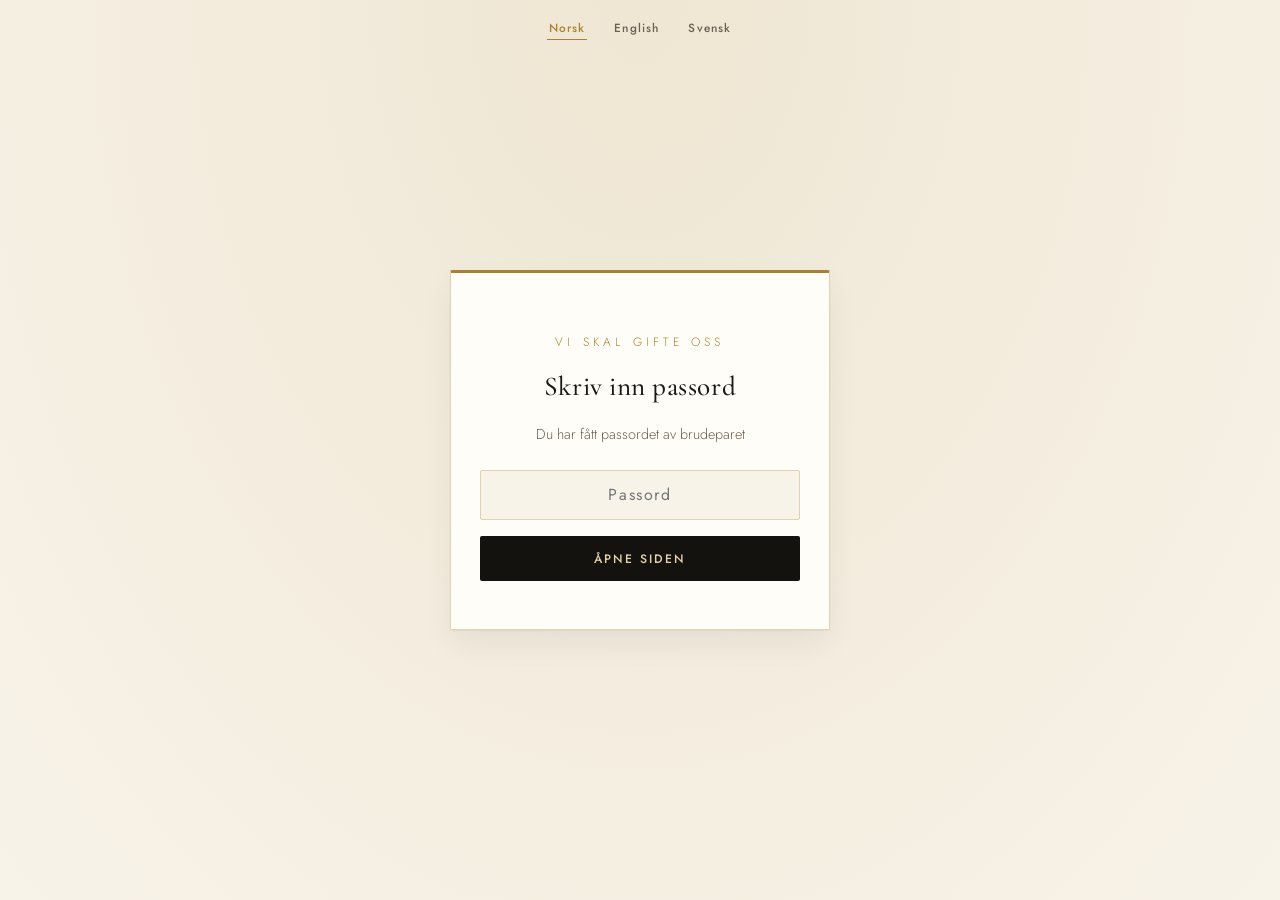
==== commit 974bb206: "Fix issues found in a full-site review Real bugs: - Passwords were sitting in plaintext in script.js" ====
--- a/fest.html
+++ b/fest.html
@@ -16,9 +16,11 @@
 <body class="locked">
 <script>
   window.PAGE_MODE = 'fest';
-  if (localStorage.getItem('wedding_unlocked_fest') === 'true') {
-    document.body.classList.remove('locked');
-  }
+  try {
+    if (localStorage.getItem('wedding_unlocked_fest') === 'true') {
+      document.body.classList.remove('locked');
+    }
+  } catch (e) { /* lagring blokkert — siden forblir låst til passord er skrevet inn */ }
 </script>
 
 <nav class="menubar" id="menubar">
@@ -30,11 +32,12 @@
     <a href="#faq" data-i18n="navFaq">FAQ</a>
     <a href="#gaver" data-i18n="navGaver">Gaver</a>
   </div>
-  <div class="lang-toggle" id="langToggle">
-    <button type="button" class="lang-btn" data-lang="no">NO</button>
-    <button type="button" class="lang-btn" data-lang="en">EN</button>
-  </div>
 </nav>
+<div class="lang-bar" id="langToggle">
+  <button type="button" class="lang-btn" data-lang="no" lang="no">Norsk</button>
+  <button type="button" class="lang-btn" data-lang="en" lang="en">English</button>
+  <button type="button" class="lang-btn" data-lang="sv" lang="sv">Svensk</button>
+</div>
 
 <div id="passwordGate">
   <div class="win password-win">
@@ -43,7 +46,7 @@
       <h2 data-i18n="passwordTitle">Skriv inn passord</h2>
       <p class="password-hint" data-i18n="passwordHint">Du har fått passordet av brudeparet</p>
       <form id="passwordForm">
-        <input type="password" id="passwordInput" autocomplete="off" placeholder="Passord" data-i18n-placeholder="passwordPlaceholder" required>
+        <input type="password" id="passwordInput" autocomplete="off" autocapitalize="off" autocorrect="off" spellcheck="false" placeholder="Passord" data-i18n-placeholder="passwordPlaceholder" required>
         <button type="submit" class="btn btn-primary" data-i18n="passwordSubmit">Åpne siden</button>
         <p id="passwordError" class="password-error" data-i18n="passwordError">Feil passord, prøv igjen.</p>
       </form>
--- a/styles.css
+++ b/styles.css
@@ -16,7 +16,7 @@
 
 html { scroll-behavior: smooth; }
 
-body.locked > *:not(#passwordGate):not(.menubar) { display: none !important; }
+body.locked > *:not(#passwordGate):not(.menubar):not(#langToggle) { display: none !important; }
 
 body {
   margin: 0;
@@ -62,6 +62,7 @@
   padding: 0.7rem 1.2rem;
 }
 body.retro-mode .menubar { top: var(--retro-banner-h, 70px); }
+body.retro-mode .lang-bar { margin-top: var(--retro-banner-h, 70px); }
 .menubar-brand {
   font-family: 'Cormorant Garamond', serif;
   font-style: italic;
@@ -99,33 +100,58 @@
 }
 .menubar-links a:hover { color: var(--gold-soft); border-color: var(--gold); }
 
-.lang-toggle {
-  display: flex;
-  background: rgba(248,243,233,0.08);
-  border: 1px solid rgba(248,243,233,0.25);
-  border-radius: 999px;
-  padding: 2px;
-  flex-shrink: 0;
+@media (max-width: 640px) {
+  .menubar { gap: 0.8rem; padding: 0.6rem 0.8rem; }
+  .menubar-links { gap: 0.9rem; }
+}
+
+/* ============================================================
+   LANGUAGE BAR — a distinct, fully centered row under the main
+   nav, so the language choice reads as its own thing rather
+   than fighting the section links for space
+   ============================================================ */
+.lang-bar {
+  display: flex;
+  justify-content: center;
+  align-items: center;
+  gap: 1.6rem;
+  padding: 0.6rem 1rem;
+  background: var(--cream-alt);
+  border-bottom: 1px solid var(--line);
 }
 .lang-btn {
   border: none;
   background: transparent;
-  color: rgba(248,243,233,0.7);
-  font-family: 'Jost', sans-serif;
-  font-size: 0.68rem;
-  font-weight: 600;
-  letter-spacing: 0.06em;
-  padding: 0.3rem 0.6rem;
-  border-radius: 999px;
+  color: var(--ink-soft);
+  font-family: 'Jost', sans-serif;
+  font-size: 0.74rem;
+  font-weight: 500;
+  letter-spacing: 0.1em;
+  padding: 0.2rem 0.1rem;
   cursor: pointer;
   white-space: nowrap;
-  transition: all 0.2s ease;
-}
-.lang-btn.active { background: var(--gold); color: var(--black); }
+  border-bottom: 1px solid transparent;
+  transition: color 0.2s ease, border-color 0.2s ease;
+}
+.lang-btn:hover { color: var(--gold); }
+.lang-btn.active { color: var(--gold); border-color: var(--gold); }
+
+/* Passordskjermen dekker hele vinduet — løft språkvalget over den, så gjester
+   kan bytte språk før de er logget inn */
+body.locked .lang-bar {
+  position: fixed;
+  top: 0;
+  left: 0;
+  right: 0;
+  z-index: 2100;
+  background: transparent;
+  border-bottom: none;
+  padding-top: 1rem;
+}
 
 @media (max-width: 640px) {
-  .menubar { gap: 0.8rem; padding: 0.6rem 0.8rem; }
-  .menubar-links { gap: 0.9rem; }
+  .lang-bar { gap: 1.1rem; padding: 0.55rem 0.8rem; }
+  .lang-btn { font-size: 0.68rem; }
 }
 
 /* ============================================================
@@ -292,6 +318,13 @@
   0% { transform: translateY(-8px) scale(0.85); opacity: 0.35; }
   55% { transform: translateY(2px) scale(1.08); opacity: 1; }
   100% { transform: translateY(0) scale(1); }
+}
+@media (max-width: 400px) {
+  .countdown { display: grid; grid-template-columns: repeat(4, 1fr); gap: 0.4rem; width: 100%; }
+  .cd-colon { display: none; }
+  .cd-box { min-width: 0; padding: 0.75rem 0.2rem 0.55rem; }
+  .cd-num { font-size: 1.7rem; }
+  .cd-label { font-size: 0.55rem; letter-spacing: 0.08em; }
 }
 .cd-box-seconds { background: var(--wine); }
 .cd-box-seconds .cd-num { color: var(--gold-soft); }
@@ -572,6 +605,8 @@
 body.retro-mode .section-alt { background: #008080 !important; }
 body.retro-mode a { color: #0000ff !important; }
 body.retro-mode .menubar { background: #c0c0c0 !important; border-bottom: 3px outset #fff !important; }
+body.retro-mode .lang-bar { background: #c0c0c0 !important; border-bottom: 3px outset #fff !important; }
+body.retro-mode .lang-btn.active { color: #ff00ff !important; }
 
 .retro-banner {
   display: none;
